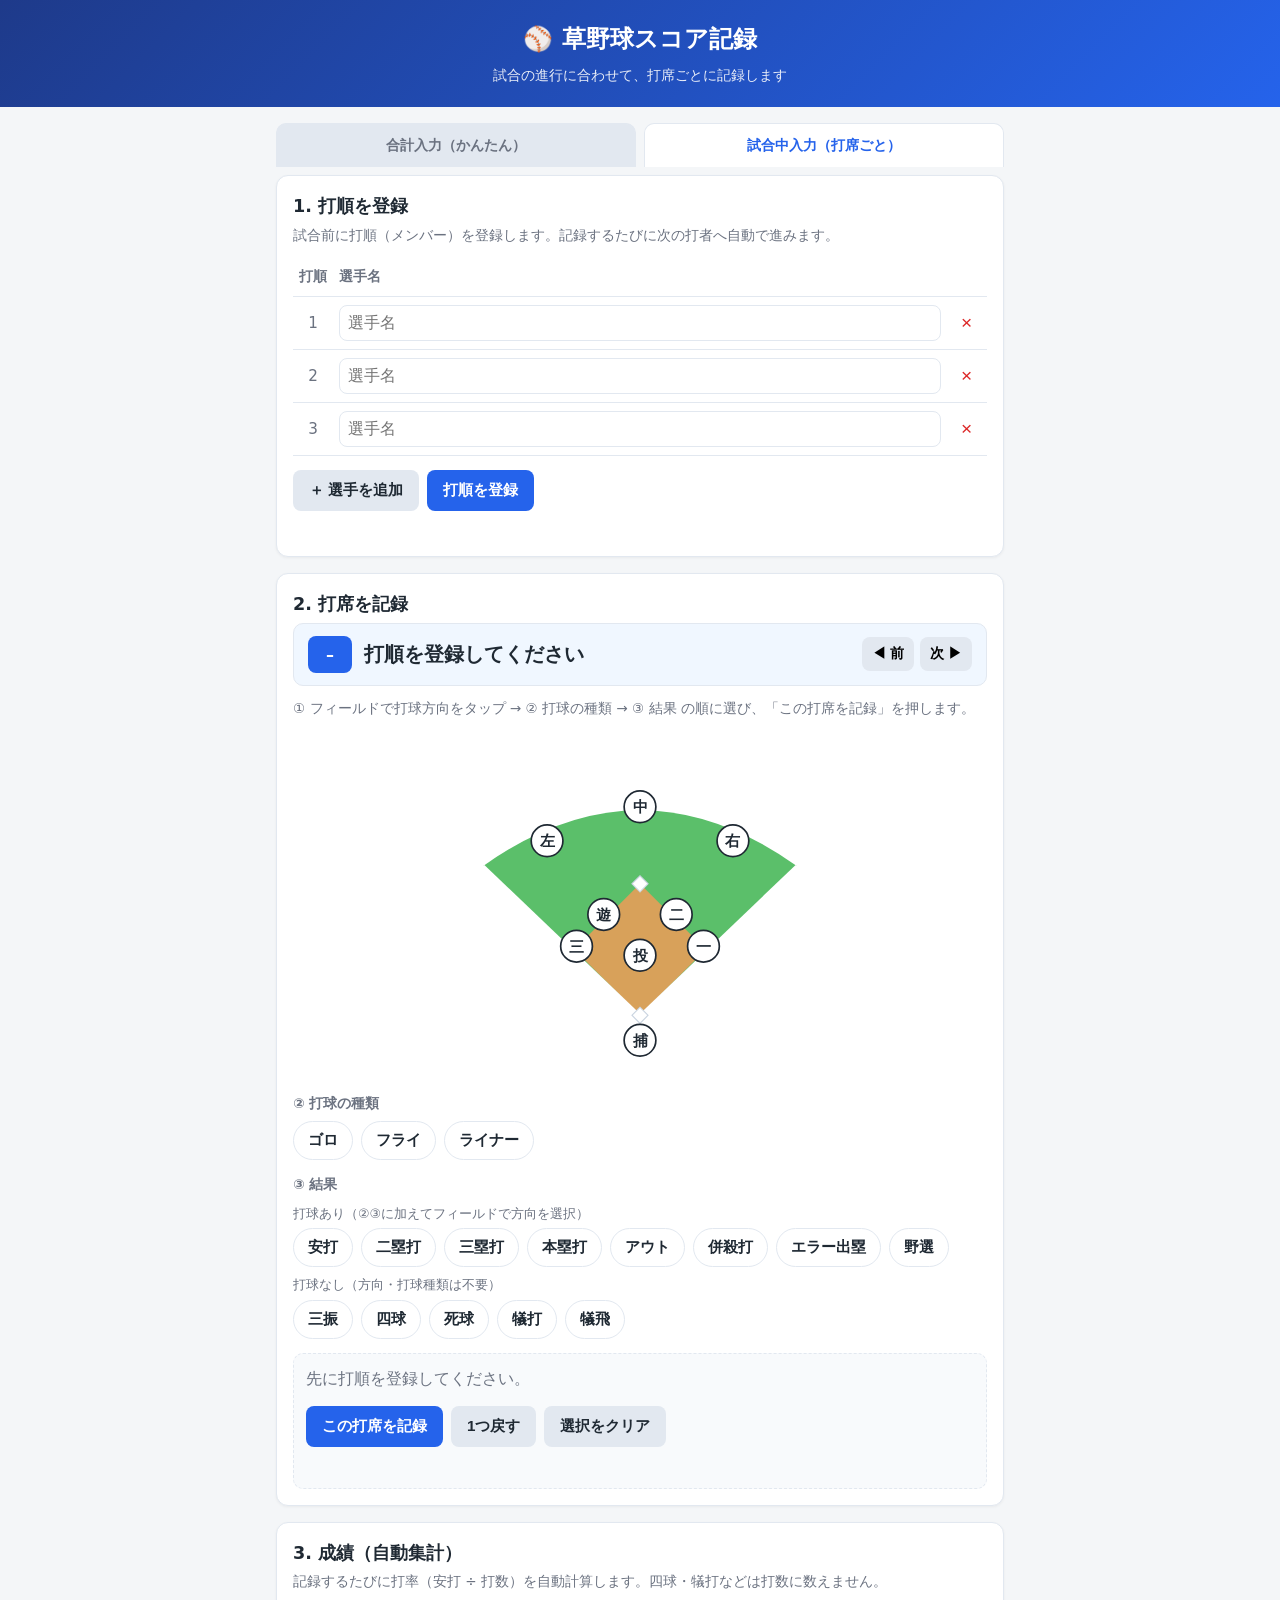
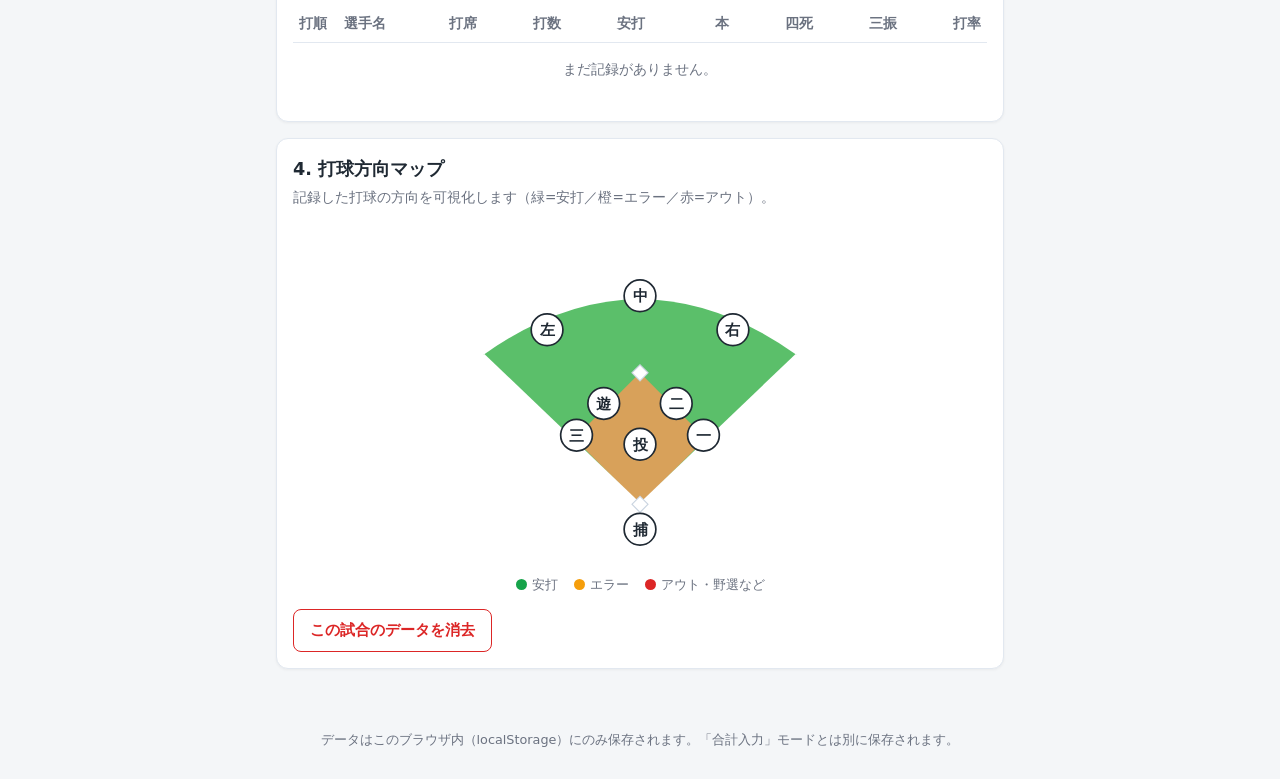
==== game.html @ 4c08a708 "試合中入力（打席ごと）モードを追加 試合の進行に合わせて、打者ごとに「打球方向・打球種類・結果」を記録し、 打率を正式ルールで自動集計する発展モードを追加。合計入力の最小版は残し、 上部タブで切り替え" ====
<!DOCTYPE html>
<html lang="ja">
<head>
  <meta charset="UTF-8">
  <meta name="viewport" content="width=device-width, initial-scale=1.0">
  <title>草野球スコア記録 — 試合中入力</title>
  <link rel="stylesheet" href="style.css">
  <link rel="stylesheet" href="game.css">
</head>
<body>
  <header>
    <h1>⚾ 草野球スコア記録</h1>
    <p class="subtitle">試合の進行に合わせて、打席ごとに記録します</p>
  </header>

  <nav class="nav">
    <a href="index.html" class="nav-link">合計入力（かんたん）</a>
    <a href="game.html" class="nav-link active">試合中入力（打席ごと）</a>
  </nav>

  <main>
    <!-- 打順登録 -->
    <section class="card" aria-labelledby="lineup-title">
      <h2 id="lineup-title">1. 打順を登録</h2>
      <p class="hint">試合前に打順（メンバー）を登録します。記録するたびに次の打者へ自動で進みます。</p>
      <div class="table-wrap">
        <table>
          <thead>
            <tr><th class="ln-order">打順</th><th>選手名</th><th class="col-del"><span class="sr-only">削除</span></th></tr>
          </thead>
          <tbody id="lineup-body"></tbody>
        </table>
      </div>
      <div class="actions">
        <button type="button" id="add-lineup" class="btn btn-sub">＋ 選手を追加</button>
        <button type="button" id="save-lineup" class="btn btn-main">打順を登録</button>
      </div>
      <p id="lineup-msg" class="message" role="alert" aria-live="polite"></p>
    </section>

    <!-- 試合中入力 -->
    <section class="card" aria-labelledby="input-title">
      <h2 id="input-title">2. 打席を記録</h2>

      <div id="current-batter" class="current-batter">
        <span class="order">–</span>
        <span class="name">打順を登録してください</span>
        <span class="nav-batter">
          <button type="button" id="prev-batter" class="btn-mini">◀ 前</button>
          <button type="button" id="next-batter" class="btn-mini">次 ▶</button>
        </span>
      </div>

      <p class="hint">① フィールドで打球方向をタップ → ② 打球の種類 → ③ 結果 の順に選び、「この打席を記録」を押します。</p>

      <div class="field-wrap">
        <div id="field"></div>
      </div>

      <div class="choice-group">
        <div class="label">② 打球の種類</div>
        <div class="choices" id="ball-types">
          <button type="button" class="chip" data-ball="ゴロ">ゴロ</button>
          <button type="button" class="chip" data-ball="フライ">フライ</button>
          <button type="button" class="chip" data-ball="ライナー">ライナー</button>
        </div>
      </div>

      <div class="choice-group">
        <div class="label">③ 結果</div>
        <div class="result-block">
          <div class="sub-label">打球あり（②③に加えてフィールドで方向を選択）</div>
          <div class="choices">
            <button type="button" class="chip hit" data-result="安打">安打</button>
            <button type="button" class="chip hit" data-result="二塁打">二塁打</button>
            <button type="button" class="chip hit" data-result="三塁打">三塁打</button>
            <button type="button" class="chip hit" data-result="本塁打">本塁打</button>
            <button type="button" class="chip out" data-result="アウト">アウト</button>
            <button type="button" class="chip out" data-result="併殺">併殺打</button>
            <button type="button" class="chip out" data-result="エラー">エラー出塁</button>
            <button type="button" class="chip out" data-result="野選">野選</button>
          </div>
          <div class="sub-label">打球なし（方向・打球種類は不要）</div>
          <div class="choices">
            <button type="button" class="chip out" data-result="三振">三振</button>
            <button type="button" class="chip" data-result="四球">四球</button>
            <button type="button" class="chip" data-result="死球">死球</button>
            <button type="button" class="chip" data-result="犠打">犠打</button>
            <button type="button" class="chip" data-result="犠飛">犠飛</button>
          </div>
        </div>
      </div>

      <div class="selection-bar">
        <div class="summary" id="selection-summary"><span class="muted">まだ選択されていません。</span></div>
        <div class="actions">
          <button type="button" id="record" class="btn btn-main">この打席を記録</button>
          <button type="button" id="undo" class="btn btn-sub">1つ戻す</button>
          <button type="button" id="clear-selection" class="btn btn-sub">選択をクリア</button>
        </div>
        <p id="record-msg" class="message" role="alert" aria-live="polite"></p>
      </div>
    </section>

    <!-- 成績（打率一覧） -->
    <section class="card" aria-labelledby="stats-title">
      <h2 id="stats-title">3. 成績（自動集計）</h2>
      <p class="hint">記録するたびに打率（安打 ÷ 打数）を自動計算します。四球・犠打などは打数に数えません。</p>
      <div class="table-wrap">
        <table id="stats-table">
          <thead>
            <tr>
              <th class="ln-order">打順</th>
              <th>選手名</th>
              <th class="col-num">打席</th>
              <th class="col-num">打数</th>
              <th class="col-num">安打</th>
              <th class="col-num">本</th>
              <th class="col-num">四死</th>
              <th class="col-num">三振</th>
              <th class="col-num">打率</th>
            </tr>
          </thead>
          <tbody id="stats-body"></tbody>
          <tfoot id="stats-foot"></tfoot>
        </table>
      </div>
      <p id="stats-empty" class="hint empty-note">まだ記録がありません。</p>
    </section>

    <!-- 打球方向マップ -->
    <section class="card" aria-labelledby="spray-title">
      <h2 id="spray-title">4. 打球方向マップ</h2>
      <p class="hint">記録した打球の方向を可視化します（緑=安打／橙=エラー／赤=アウト）。</p>
      <div class="field-wrap">
        <div id="spray-field" class="field-static"></div>
      </div>
      <div class="legend">
        <span><i class="dot-legend dot-hit"></i>安打</span>
        <span><i class="dot-legend dot-err"></i>エラー</span>
        <span><i class="dot-legend dot-out"></i>アウト・野選など</span>
      </div>
      <div class="actions">
        <button type="button" id="clear-game" class="btn btn-danger">この試合のデータを消去</button>
      </div>
    </section>
  </main>

  <footer>
    <p>データはこのブラウザ内（localStorage）にのみ保存されます。「合計入力」モードとは別に保存されます。</p>
  </footer>

  <script src="game.js"></script>
</body>
</html>
---- style.css ----
:root {
  --bg: #f4f6f8;
  --card: #ffffff;
  --ink: #1f2933;
  --muted: #6b7280;
  --line: #e2e8f0;
  --main: #2563eb;
  --main-dark: #1d4ed8;
  --sub: #64748b;
  --danger: #dc2626;
  --accent: #f0f7ff;
}

* { box-sizing: border-box; }

body {
  margin: 0;
  font-family: system-ui, "Hiragino Sans", "Yu Gothic", "Meiryo", sans-serif;
  background: var(--bg);
  color: var(--ink);
  line-height: 1.6;
}

header {
  background: linear-gradient(135deg, #1e3a8a, #2563eb);
  color: #fff;
  padding: 20px 16px;
  text-align: center;
}

header h1 { margin: 0; font-size: 1.5rem; }
.subtitle { margin: 6px 0 0; font-size: 0.9rem; opacity: 0.9; }

main {
  max-width: 760px;
  margin: 0 auto;
  padding: 16px;
}

.card {
  background: var(--card);
  border: 1px solid var(--line);
  border-radius: 12px;
  padding: 16px;
  margin-bottom: 16px;
  box-shadow: 0 1px 3px rgba(0, 0, 0, 0.05);
}

.card h2 { margin: 0 0 4px; font-size: 1.1rem; }
.hint { color: var(--muted); font-size: 0.85rem; margin: 4px 0 12px; }

.table-wrap { overflow-x: auto; }

table {
  width: 100%;
  border-collapse: collapse;
  font-size: 0.95rem;
}

th, td {
  border-bottom: 1px solid var(--line);
  padding: 8px 6px;
  text-align: left;
}

th { color: var(--muted); font-weight: 600; font-size: 0.85rem; }

.col-num { text-align: right; width: 84px; }
th.col-num { text-align: right; }
.col-del { width: 40px; }
.col-rank { width: 48px; text-align: center; }
td.col-rank { text-align: center; color: var(--muted); }

input[type="text"],
input[type="number"] {
  width: 100%;
  padding: 8px;
  border: 1px solid var(--line);
  border-radius: 8px;
  font-size: 1rem;
  background: #fff;
}
input[type="number"] { text-align: right; }
input:focus { outline: 2px solid var(--main); border-color: var(--main); }

.actions {
  display: flex;
  flex-wrap: wrap;
  gap: 8px;
  margin-top: 14px;
}

.btn {
  border: none;
  border-radius: 8px;
  padding: 10px 16px;
  font-size: 0.95rem;
  cursor: pointer;
  font-weight: 600;
}
.btn-main { background: var(--main); color: #fff; }
.btn-main:hover { background: var(--main-dark); }
.btn-sub { background: #e2e8f0; color: var(--ink); }
.btn-sub:hover { background: #cbd5e1; }
.btn-danger { background: #fff; color: var(--danger); border: 1px solid var(--danger); }
.btn-danger:hover { background: #fef2f2; }

.btn-del {
  background: transparent;
  border: none;
  color: var(--danger);
  font-size: 1.2rem;
  cursor: pointer;
  line-height: 1;
  padding: 4px 8px;
}
.btn-del:hover { color: #991b1b; }

.message {
  margin: 12px 0 0;
  font-size: 0.9rem;
  min-height: 1.2em;
}
.message.error { color: var(--danger); }
.message.ok { color: #15803d; }

#result-table td.col-num { font-variant-numeric: tabular-nums; }
.avg { font-weight: 700; color: var(--main); }
.avg-na { color: var(--muted); font-weight: 400; }

tfoot td {
  font-weight: 700;
  border-top: 2px solid var(--line);
  background: var(--accent);
}

.empty-note { text-align: center; padding: 12px 0; }

footer {
  text-align: center;
  color: var(--muted);
  font-size: 0.8rem;
  padding: 16px;
}

.sr-only {
  position: absolute;
  width: 1px; height: 1px;
  padding: 0; margin: -1px;
  overflow: hidden; clip: rect(0, 0, 0, 0);
  white-space: nowrap; border: 0;
}

/* モード切替ナビ（合計入力 / 試合中入力 で共有） */
.nav {
  max-width: 760px;
  margin: 16px auto 0;
  padding: 0 16px;
  display: flex;
  gap: 8px;
}
.nav-link {
  flex: 1;
  text-align: center;
  padding: 10px 12px;
  border-radius: 10px 10px 0 0;
  background: #e2e8f0;
  color: var(--muted);
  text-decoration: none;
  font-weight: 600;
  font-size: 0.9rem;
  border: 1px solid var(--line);
  border-bottom: none;
}
.nav-link.active {
  background: var(--card);
  color: var(--main);
}
.nav + main { padding-top: 8px; }
---- game.css ----
/* 試合中入力（打席ごと）モード専用スタイル */

.current-batter {
  display: flex;
  align-items: center;
  gap: 12px;
  background: var(--accent);
  border: 1px solid var(--line);
  border-radius: 10px;
  padding: 12px 14px;
  margin-bottom: 12px;
}
.current-batter .order {
  background: var(--main);
  color: #fff;
  font-weight: 700;
  border-radius: 8px;
  padding: 6px 10px;
  min-width: 44px;
  text-align: center;
  white-space: nowrap;
}
.current-batter .name {
  font-size: 1.25rem;
  font-weight: 700;
  flex: 1;
}
.current-batter .nav-batter {
  display: flex;
  gap: 6px;
}
.btn-mini {
  background: #e2e8f0;
  border: none;
  border-radius: 8px;
  padding: 8px 10px;
  cursor: pointer;
  font-weight: 600;
  font-size: 0.85rem;
}
.btn-mini:hover { background: #cbd5e1; }

/* 野球フィールド（SVG） */
.field-wrap { text-align: center; }
.field-svg {
  width: 100%;
  max-width: 340px;
  height: auto;
  touch-action: manipulation;
}
.pos-marker { cursor: pointer; }
.pos-marker circle {
  fill: #ffffff;
  stroke: #1f2933;
  stroke-width: 1.5;
  transition: fill 0.1s;
}
.pos-marker text {
  font-size: 13px;
  font-weight: 700;
  fill: #1f2933;
  pointer-events: none;
  dominant-baseline: central;
  text-anchor: middle;
}
.pos-marker.sel circle { fill: var(--main); stroke: var(--main-dark); }
.pos-marker.sel text { fill: #ffffff; }
.field-static .pos-marker { cursor: default; }

/* 選択肢ボタン群 */
.choice-group { margin: 14px 0; }
.choice-group > .label {
  font-size: 0.85rem;
  color: var(--muted);
  font-weight: 600;
  margin-bottom: 6px;
}
.choices { display: flex; flex-wrap: wrap; gap: 8px; }
.chip {
  border: 1px solid var(--line);
  background: #fff;
  border-radius: 999px;
  padding: 8px 14px;
  cursor: pointer;
  font-size: 0.95rem;
  font-weight: 600;
  color: var(--ink);
}
.chip:hover { background: #f1f5f9; }
.chip.sel { background: var(--main); color: #fff; border-color: var(--main-dark); }
.chip.hit.sel { background: #16a34a; border-color: #15803d; }
.chip.out.sel { background: #dc2626; border-color: #b91c1c; }

.result-block { margin-top: 6px; }
.result-block .sub-label {
  font-size: 0.8rem;
  color: var(--muted);
  margin: 8px 0 4px;
}

/* 選択中サマリー＋記録ボタン */
.selection-bar {
  margin-top: 14px;
  padding: 12px;
  border: 1px dashed var(--line);
  border-radius: 10px;
  background: #f8fafc;
}
.selection-bar .summary { font-weight: 700; margin-bottom: 10px; min-height: 1.4em; }
.selection-bar .summary .muted { color: var(--muted); font-weight: 400; }

/* 打球方向マップ（スプレーチャート）凡例 */
.legend { display: flex; gap: 16px; justify-content: center; flex-wrap: wrap; font-size: 0.8rem; color: var(--muted); margin-top: 6px; }
.legend span { display: inline-flex; align-items: center; gap: 5px; }
.dot-legend { width: 11px; height: 11px; border-radius: 50%; display: inline-block; }
.dot-hit { background: #16a34a; }
.dot-err { background: #f59e0b; }
.dot-out { background: #dc2626; }

.spray-dot { stroke: #ffffff; stroke-width: 1; }

/* 打順エディタ */
#lineup-body .ln-order { text-align: center; color: var(--muted); width: 40px; }
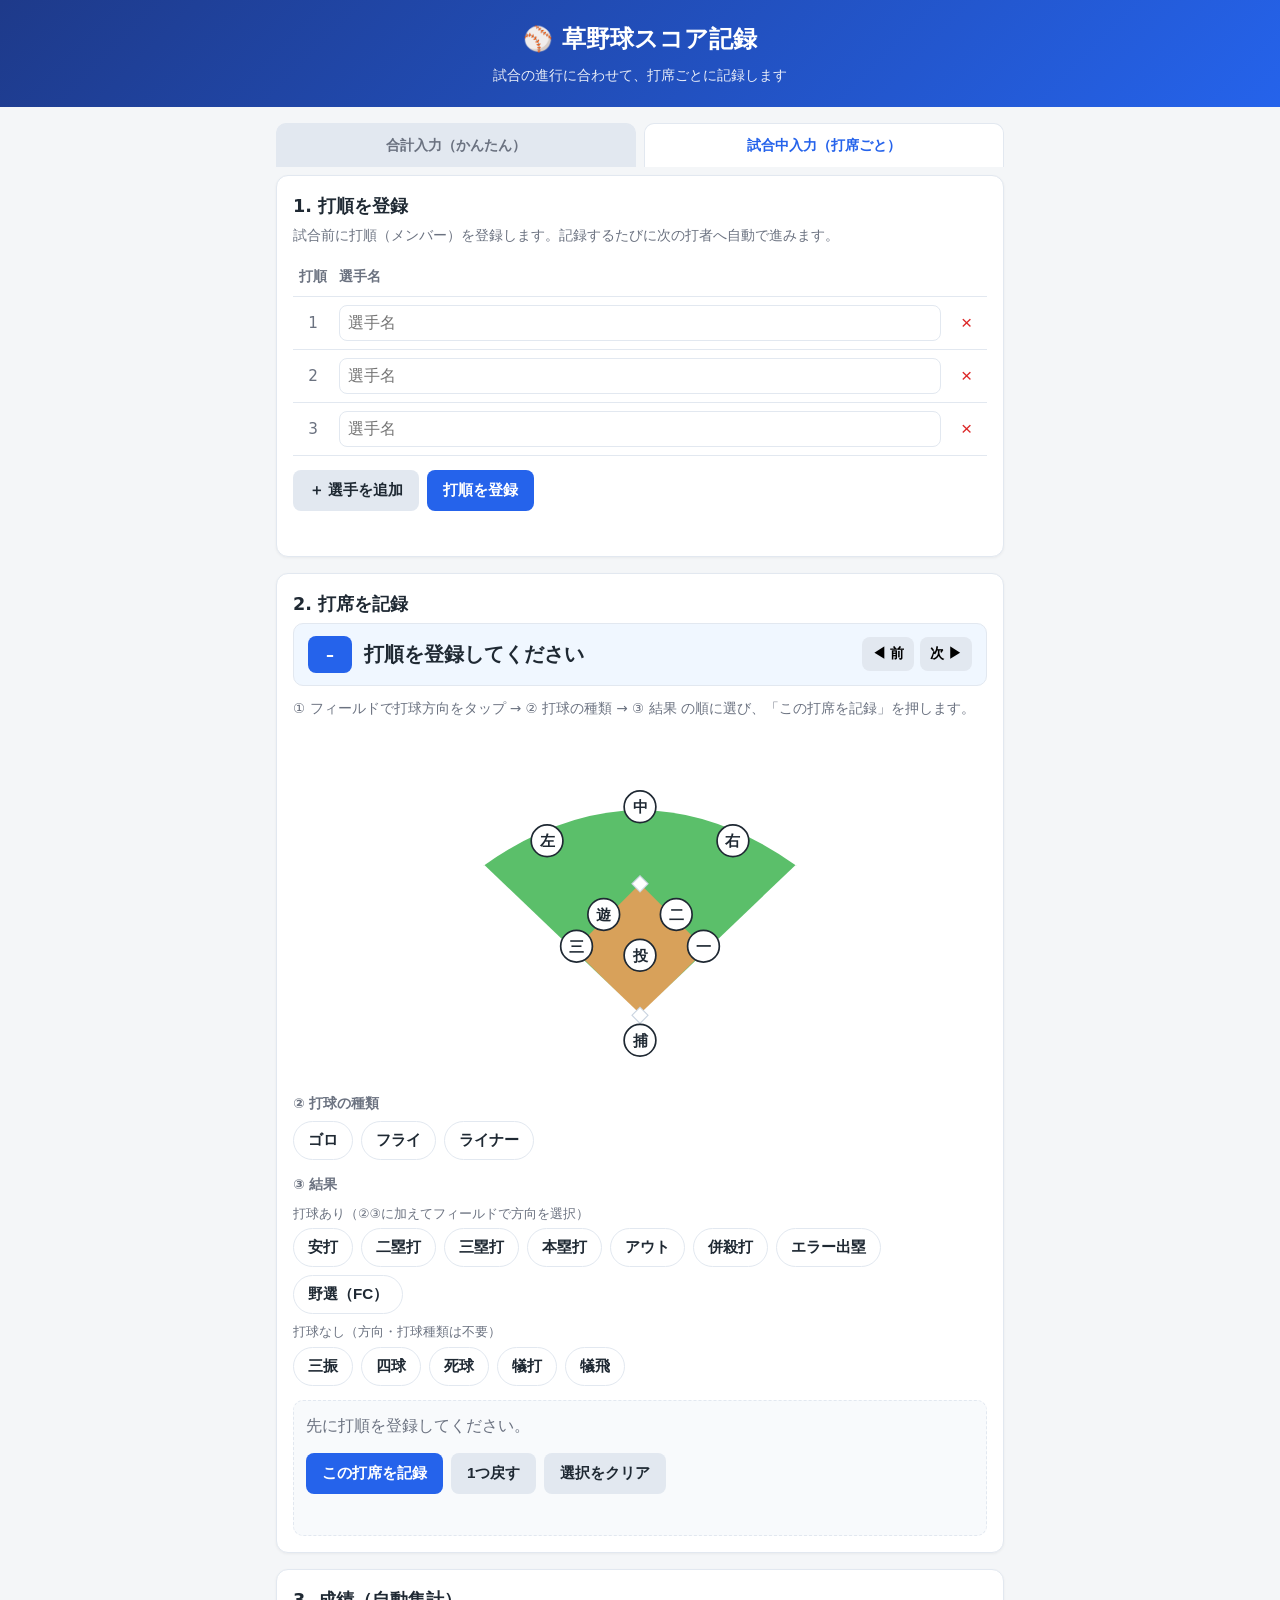
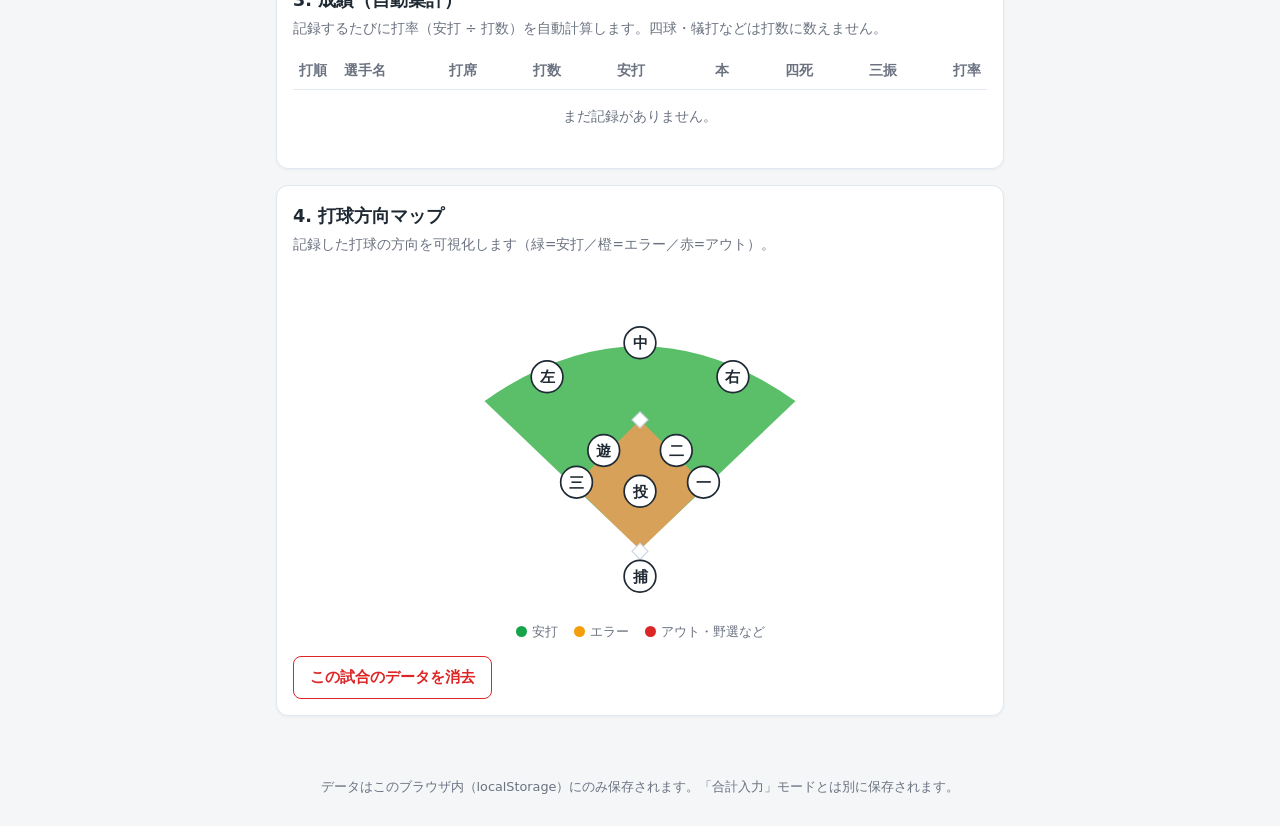
==== commit 95be5b37: "野選ボタンの表示を「野選（FC）」に変更 フィルダースチョイスと分かりやすいよう表示ラベルを変更。 内部キー・保存値（"野選"）は既存データと互換を保つため変更せず、 表示だけRESULT_LABEL" ====
--- a/game.html
+++ b/game.html
@@ -78,7 +78,7 @@
             <button type="button" class="chip out" data-result="アウト">アウト</button>
             <button type="button" class="chip out" data-result="併殺">併殺打</button>
             <button type="button" class="chip out" data-result="エラー">エラー出塁</button>
-            <button type="button" class="chip out" data-result="野選">野選</button>
+            <button type="button" class="chip out" data-result="野選">野選（FC）</button>
           </div>
           <div class="sub-label">打球なし（方向・打球種類は不要）</div>
           <div class="choices">
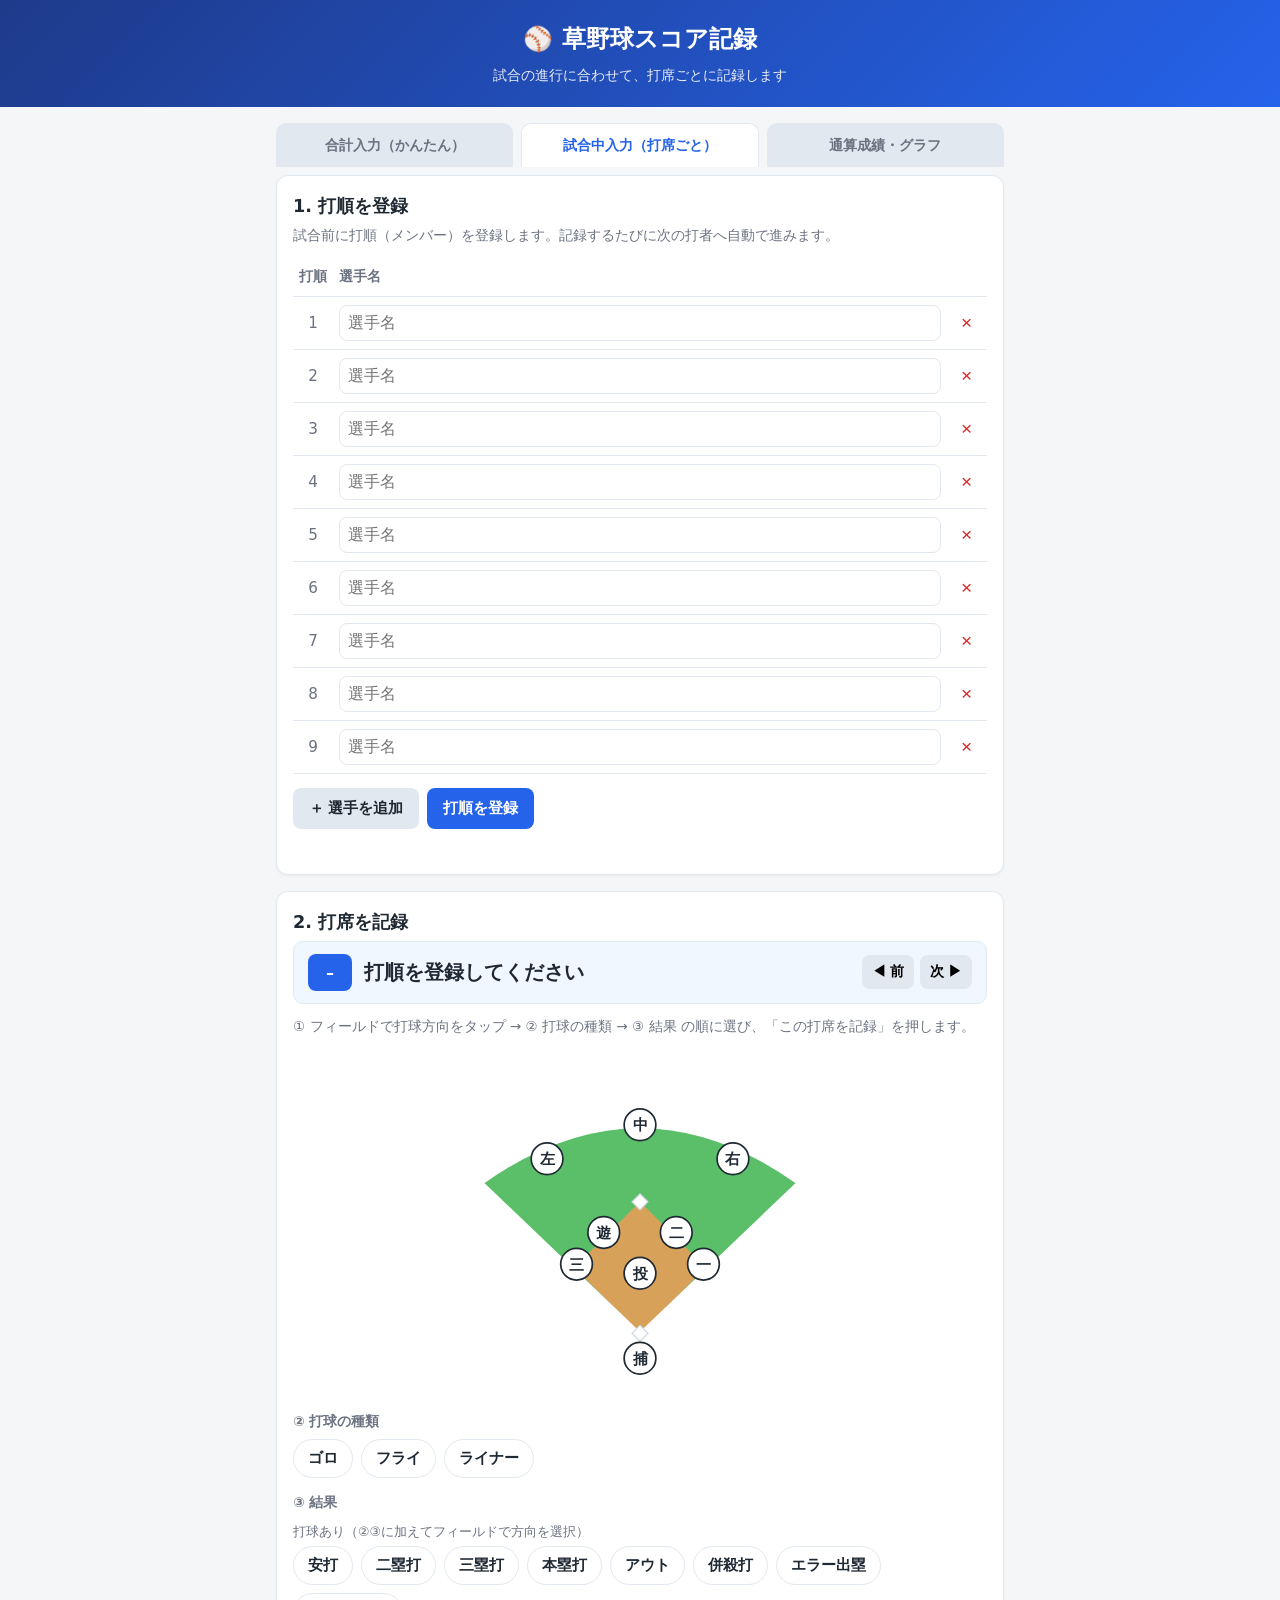
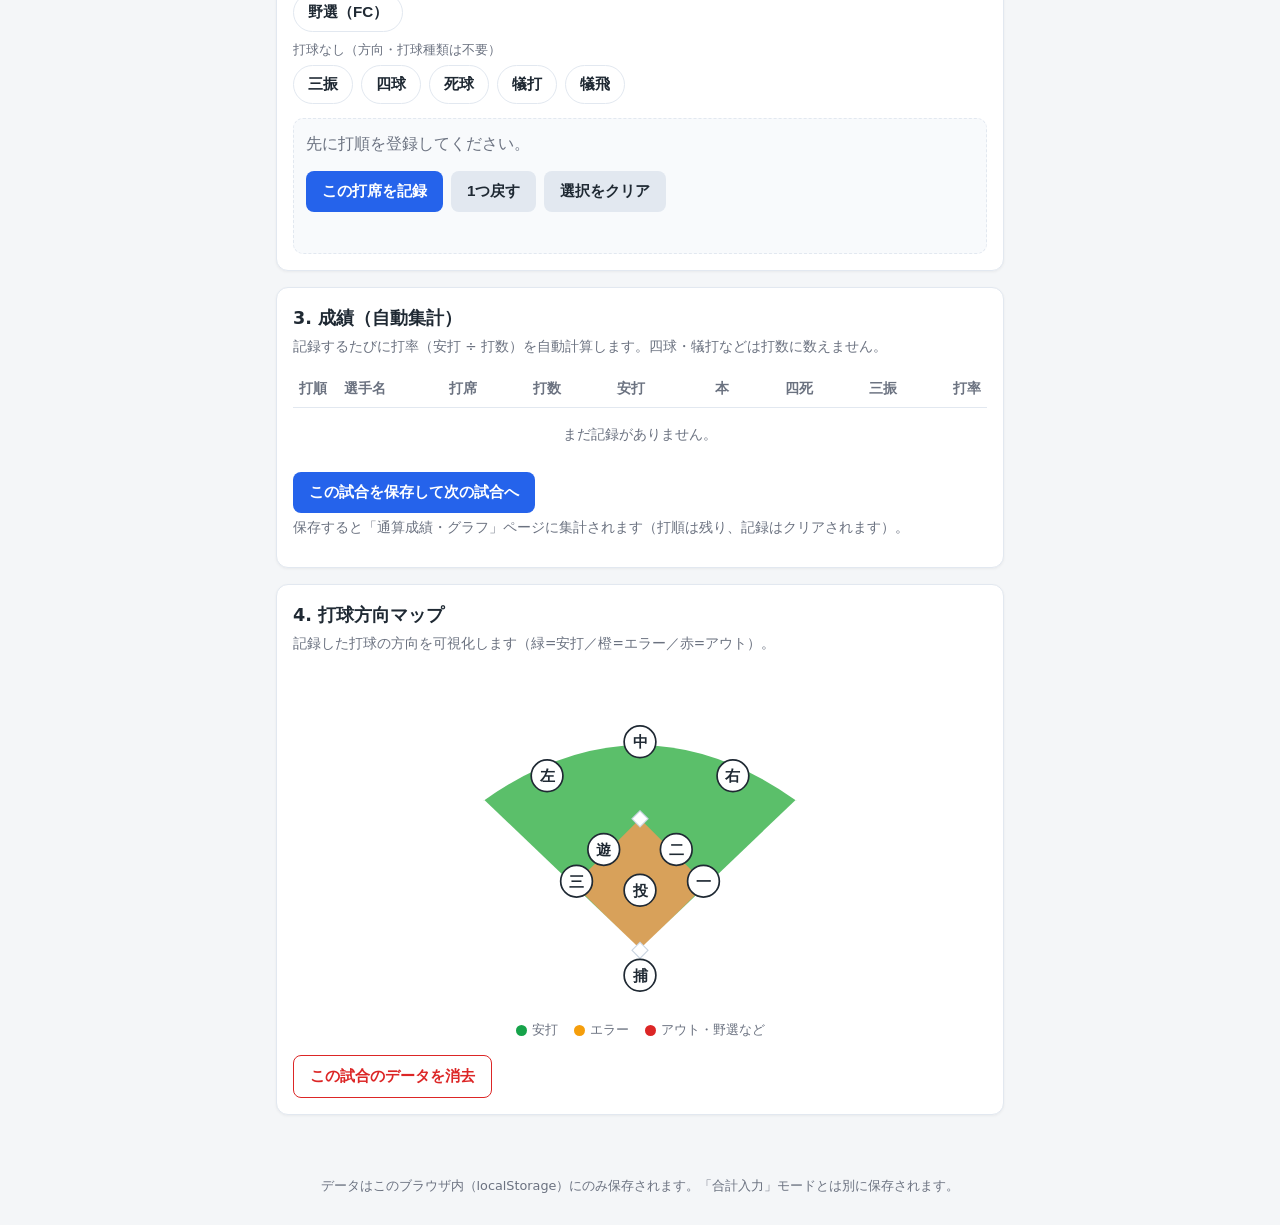
==== commit c7f15e29: "通算成績・打率推移グラフを追加（第12回の発展候補を実装） 複数試合の通算成績集計とグラフ化を実装し、3ページ構成にした。  - game.html: 「この試合を保存して次の試合へ」ボタンを追加。 " ====
--- a/game.html
+++ b/game.html
@@ -16,6 +16,7 @@
   <nav class="nav">
     <a href="index.html" class="nav-link">合計入力（かんたん）</a>
     <a href="game.html" class="nav-link active">試合中入力（打席ごと）</a>
+    <a href="total.html" class="nav-link">通算成績・グラフ</a>
   </nav>
 
   <main>
@@ -126,6 +127,10 @@
         </table>
       </div>
       <p id="stats-empty" class="hint empty-note">まだ記録がありません。</p>
+      <div class="actions">
+        <button type="button" id="save-game" class="btn btn-main">この試合を保存して次の試合へ</button>
+      </div>
+      <p class="hint">保存すると「通算成績・グラフ」ページに集計されます（打順は残り、記録はクリアされます）。</p>
     </section>
 
     <!-- 打球方向マップ -->
